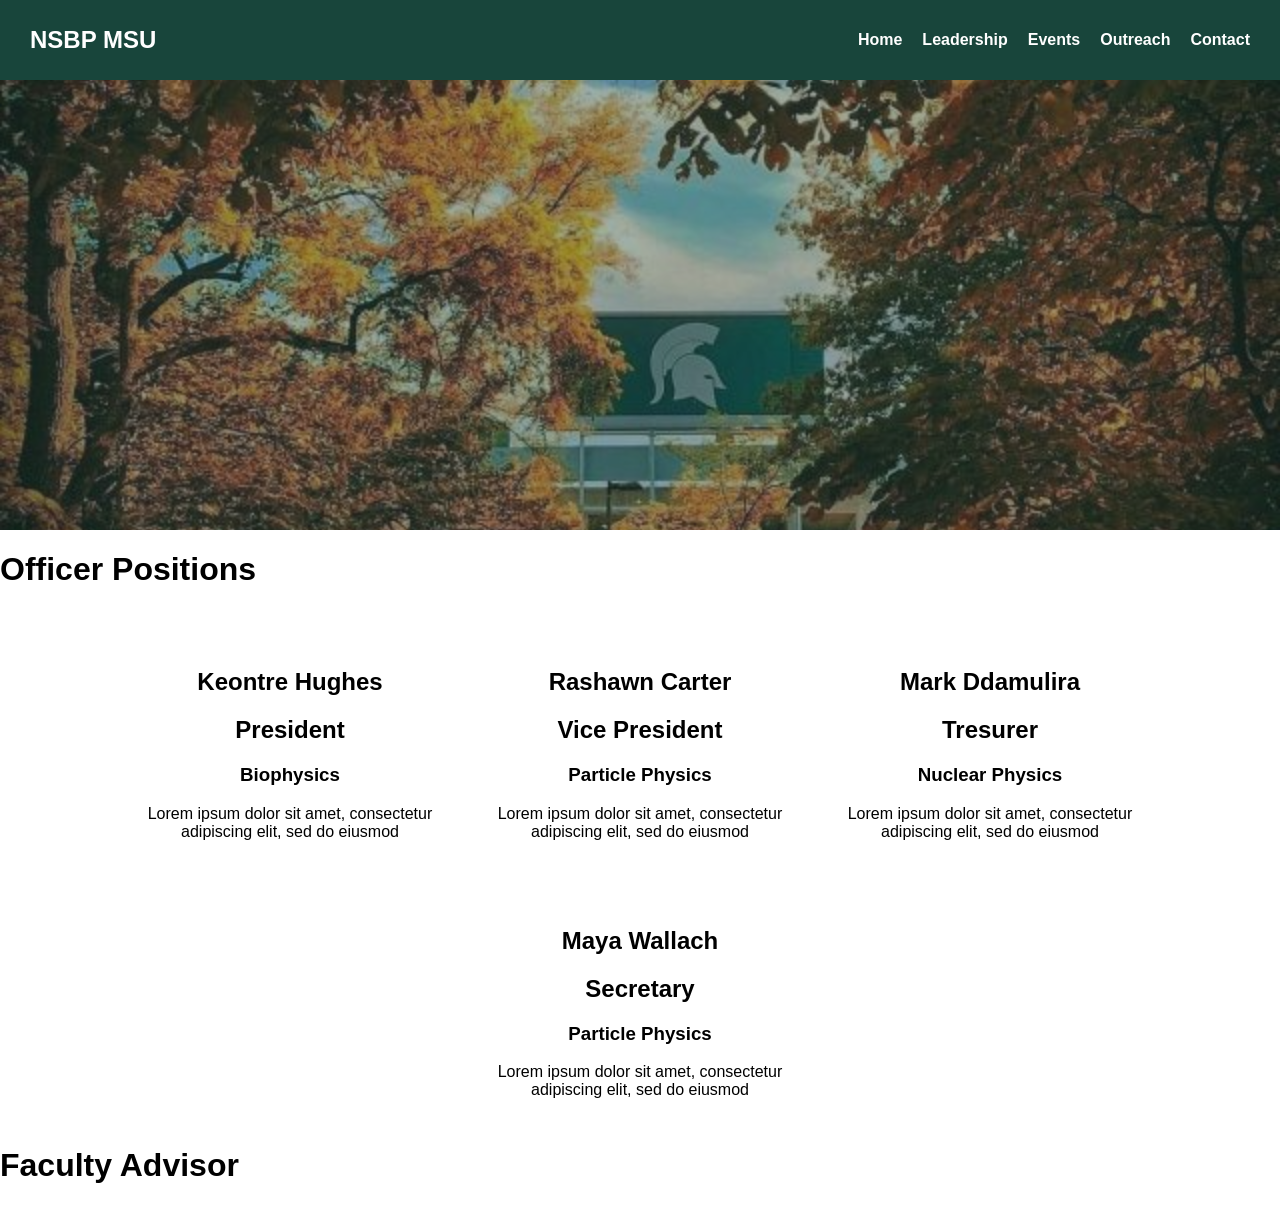
==== templates/Leadership.html @ f6650760 "homepage + some work on Leadership" ====
<!DOCTYPE html>

<html>
	<title>Leadership</title>
	<head>
		<title>Leadership - NSBP MSU</title>
    	<link rel="stylesheet" href="../css/all.css">
    	<link rel="stylesheet" href="../css/leadership.css">
	</head>

	<body>
    	<header>
        	<nav class="navbar">
            	<h2 class="logo">NSBP MSU</h2>
            	<ul class="nav-links">
                	<li><a href="../index.html">Home</a></li>
                	<li><a href="Leadership.html">Leadership</a></li>
                	<li><a href="Programs_Events.html">Events</a></li>
                	<li><a href="Outreach.html">Outreach</a></li>
                	<li><a href="Contact.html">Contact</a></li>
            	</ul>
        	</nav>
    	</header>
    	
    	<div class="hero">
        	<img src="../images/random_msu_image.jpg" alt="MSU Image">
    	</div>
    	
    	<div class="officers">
        	<h1>Officer Positions</h1>
    	</div>
		<div class="Positions">
			<div class="prez">
				<h2>Keontre Hughes</h2>
				<h2>President</h2>
				<h3>Biophysics</h3>
				<p>Lorem ipsum dolor sit amet, consectetur adipiscing elit, sed do eiusmod </p>
			</div>
			<div class="vice-prez">
				<h2>Rashawn Carter</h2>
				<h2>Vice President</h2>
				<h3>Particle Physics</h3>
				<p>Lorem ipsum dolor sit amet, consectetur adipiscing elit, sed do eiusmod </p>
			</div>
			<div class="tresurer">
				<h2>Mark Ddamulira</h2>
				<h2>Tresurer</h2>
				<h3>Nuclear Physics</h3>
				<p>Lorem ipsum dolor sit amet, consectetur adipiscing elit, sed do eiusmod </p>
			</div>
			<div class="secr">
				<h2>Maya Wallach</h2>
				<h2>Secretary</h2>
				<h3>Particle Physics</h3>
				<p>Lorem ipsum dolor sit amet, consectetur adipiscing elit, sed do eiusmod </p>
			</div>
		</div>
		<div class="officers">
        	<h1>Faculty Advisor</h1>
    	</div>
	</body>
</html>
---- css/all.css ----
/* Reset */
body, html {
    margin: 0;
    padding: 0;
    font-family: Arial, sans-serif;
}

/* Navbar */
.navbar {
    display: flex;
    justify-content: space-between;
    align-items: center;
    background-color: #18453B; /* MSU green */
    padding: 15px 30px;
}

.logo {
    color: white;
    margin: 0;
}

.nav-links {
    list-style: none;
    display: flex;
    gap: 20px;
}

.nav-links li a {
    color: white;
    text-decoration: none;
    font-weight: bold;
}

.nav-links li a:hover {
    text-decoration: underline;
}
---- css/leadership.css ----
.hero {
    position: relative;
    width: 100%;
    height: 100%;
    height: 50vh;
    overflow: hidden;
}

.hero::after {
    content: "";
    position: absolute;
    top: 0;
    left: 0;
    width: 100%;
    height: 100%;

    background-color: rgba(24, 69, 59, 0.4); /* MSU green tint */
}

.hero img {
    width: 100%;
    height: 100%;
    object-fit: cover;
}
.Positions {
    display: flex;
    justify-content: center; /* Center the boxes */
    gap: 30px;
    width: 90%;             /* Ensure the container has width */
    margin: 20px auto;      /* Center the container on the page */
    flex-wrap: wrap;
    margin-top: 50px;
}

.prez, .vice-prez, .tresurer, .secr {
    text-align: center;
    flex: 1 1 250px;
    max-width: 300px;
    min-height: 150px;
    color: black;
    padding: 10px;
    border-radius: 10px;
}
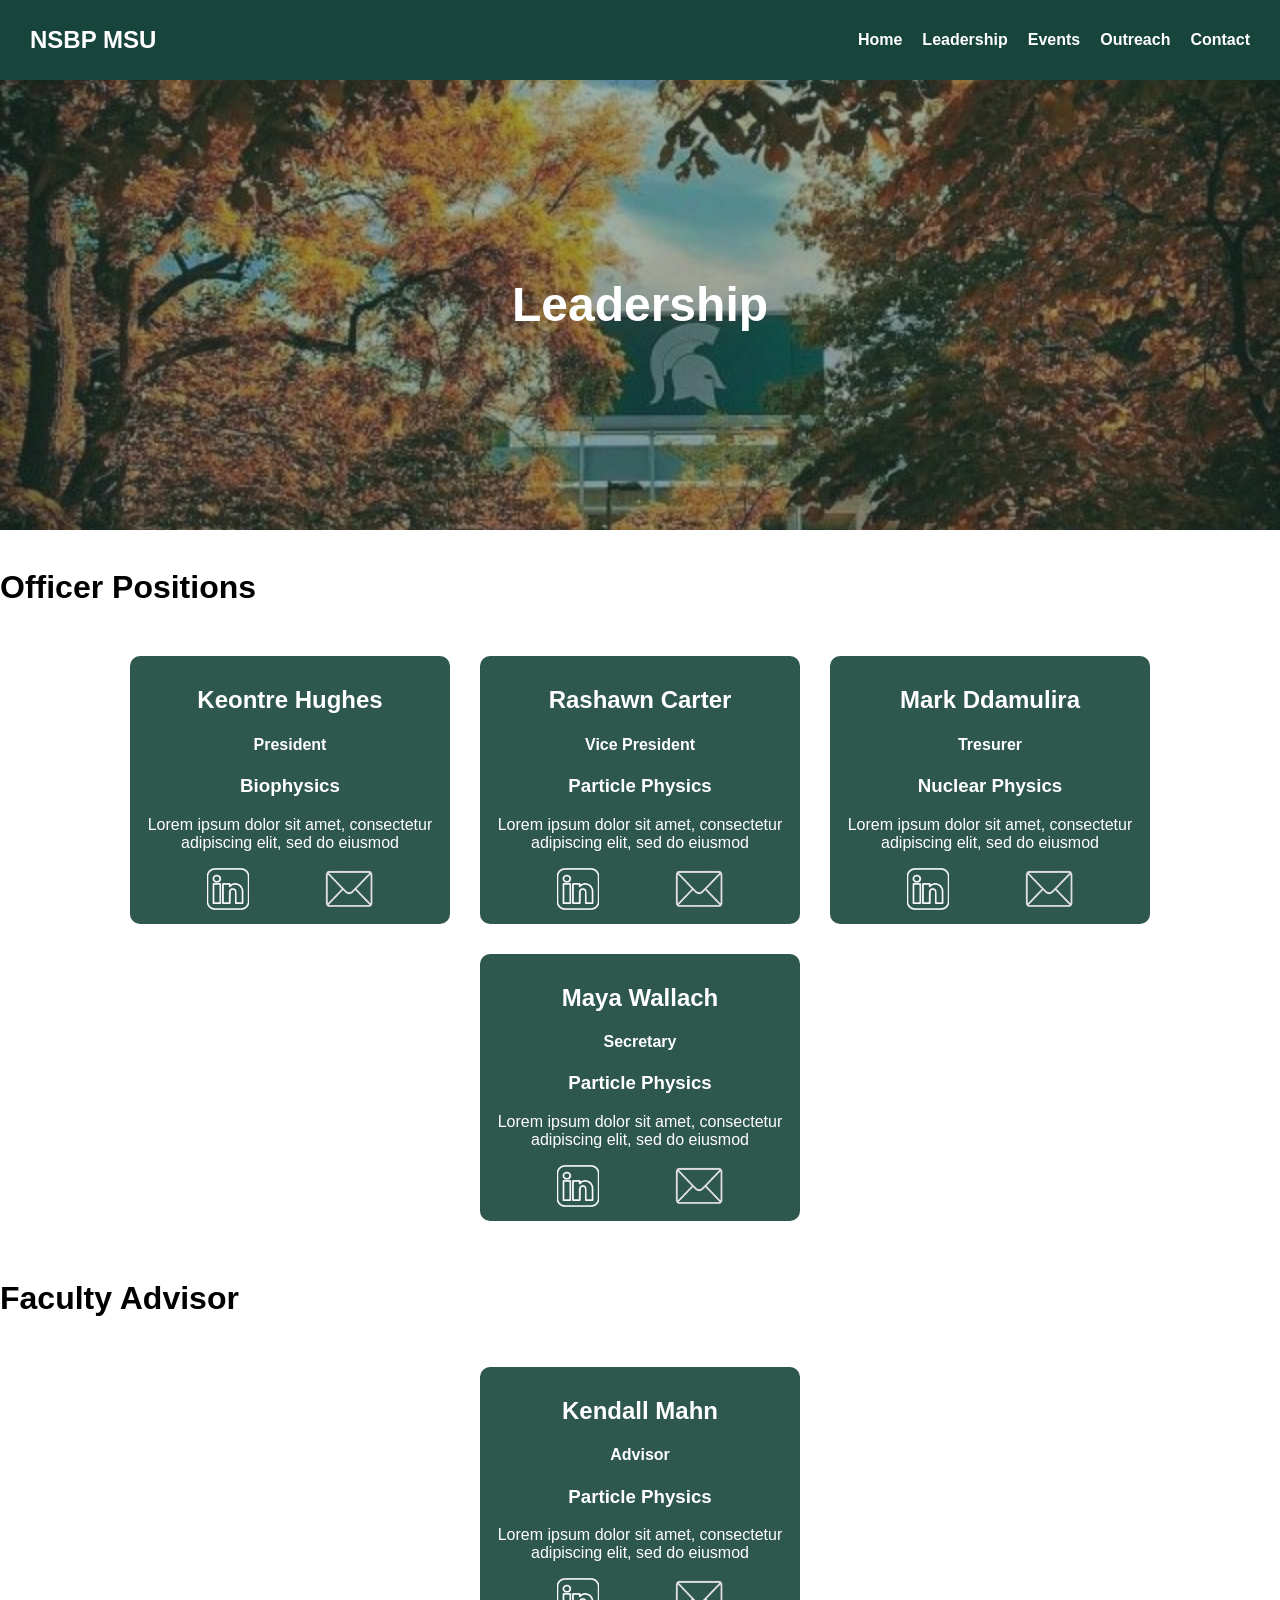
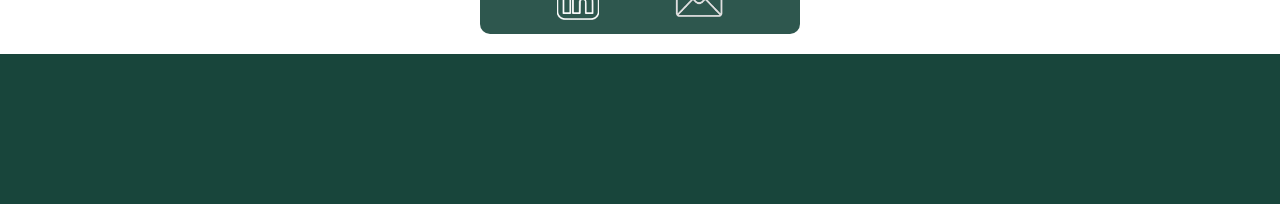
==== commit d0dc9c23: "leadership + events page" ====
--- a/templates/Leadership.html
+++ b/templates/Leadership.html
@@ -1,7 +1,6 @@
 <!DOCTYPE html>
 
 <html>
-	<title>Leadership</title>
 	<head>
 		<title>Leadership - NSBP MSU</title>
     	<link rel="stylesheet" href="../css/all.css">
@@ -24,39 +23,91 @@
     	
     	<div class="hero">
         	<img src="../images/random_msu_image.jpg" alt="MSU Image">
+        	<div class="hero-text">
+            	<h1>Leadership</h1>
+        	</div>
     	</div>
     	
     	<div class="officers">
-        	<h1>Officer Positions</h1>
+        	<br><h1>Officer Positions</h1>
     	</div>
 		<div class="Positions">
 			<div class="prez">
 				<h2>Keontre Hughes</h2>
-				<h2>President</h2>
+				<h4>President</h2>
 				<h3>Biophysics</h3>
 				<p>Lorem ipsum dolor sit amet, consectetur adipiscing elit, sed do eiusmod </p>
+				<div class="buttons">
+    				<a href = "">
+						<img src="../images/linkedin.png" style="width:42px;height:42px;filter: invert(100%); ">
+					</a>
+					<a href="">
+    					<img src="../images/mail.png" style="width:50px;height:42px;filter: invert(100%);">
+					</a>
+				</div>
 			</div>
 			<div class="vice-prez">
 				<h2>Rashawn Carter</h2>
-				<h2>Vice President</h2>
+				<h4>Vice President</h2>
 				<h3>Particle Physics</h3>
 				<p>Lorem ipsum dolor sit amet, consectetur adipiscing elit, sed do eiusmod </p>
+				<div class="buttons">
+    				<a href = "">
+						<img src="../images/linkedin.png" style="width:42px;height:42px;filter: invert(100%); ">
+					</a>
+					<a href="">
+    					<img src="../images/mail.png" style="width:50px;height:42px;filter: invert(100%);">
+					</a>
+				</div>
 			</div>
 			<div class="tresurer">
 				<h2>Mark Ddamulira</h2>
-				<h2>Tresurer</h2>
+				<h4>Tresurer</h2>
 				<h3>Nuclear Physics</h3>
 				<p>Lorem ipsum dolor sit amet, consectetur adipiscing elit, sed do eiusmod </p>
+				<div class="buttons">
+    				<a href = "">
+						<img src="../images/linkedin.png" style="width:42px;height:42px;filter: invert(100%); ">
+					</a>
+					<a href="">
+    					<img src="../images/mail.png" style="width:50px;height:42px;filter: invert(100%); ">
+					</a>
+				</div>
 			</div>
 			<div class="secr">
 				<h2>Maya Wallach</h2>
-				<h2>Secretary</h2>
+				<h4>Secretary</h2>
 				<h3>Particle Physics</h3>
 				<p>Lorem ipsum dolor sit amet, consectetur adipiscing elit, sed do eiusmod </p>
+				<div class="buttons">
+    				<a href = "">
+						<img src="../images/linkedin.png" style="width:42px;height:42px;filter: invert(100%); ">
+					</a>
+					<a href="">
+    					<img src="../images/mail.png" style="width:50px;height:42px;filter: invert(100%);">
+					</a>
+				</div>
 			</div>
 		</div>
 		<div class="officers">
-        	<h1>Faculty Advisor</h1>
+        	<br><h1>Faculty Advisor</h1>
+    	</div>
+    	<div class="Positions">
+        	<div class="fac_adv">
+				<h2>Kendall Mahn</h2>
+				<h4>Advisor</h2>
+				<h3>Particle Physics</h3>
+				<p>Lorem ipsum dolor sit amet, consectetur adipiscing elit, sed do eiusmod </p>
+				<div class="buttons">
+    				<a href = "">
+						<img src="../images/linkedin.png" style="width:42px;height:42px;filter: invert(100%); ">
+					</a>
+					<a href="">
+    					<img src="../images/mail.png" style="width:50px;height:42px;filter: invert(100%);">
+					</a>
+				</div>
+			</div>
     	</div>
 	</body>
+	<footer class="footer"></footer>
 </html>
--- a/css/all.css
+++ b/css/all.css
@@ -1,5 +1,49 @@
+
+/* Section */
+.hero {
+    position: relative;
+    width: 100%;
+    height: 80vh;
+    overflow: hidden;
+}
+
+.hero img {
+    width: 100%;
+    height: 100%;
+    object-fit: cover;
+}
+
+/* Overlay text */
+.hero-text {
+    position: absolute;
+    top: 50%;
+    left: 50%;
+    transform: translate(-50%, -50%);
+
+    color: white;
+    text-align: center;
+
+    background-color: rgba(0, 0, 0, 0.0);
+    padding: 20px;
+    border-radius: 10px;
+    z-index: 2;
+
+    font-size: 150%;
+}
+
+.hero::after {
+    content: "";
+    position: absolute;
+    top: 0;
+    left: 0;
+    width: 100%;
+    height: 100%;
+
+    background-color: rgba(24, 69, 59, 0.4); /* MSU green tint */
+}
 
 /* Reset */
+
 body, html {
     margin: 0;
     padding: 0;
@@ -35,3 +79,11 @@
 .nav-links li a:hover {
     text-decoration: underline;
 }
+
+.footer {
+    background-color: #18453B; /* MSU green */
+    color: white;
+    text-align: center;
+    padding: 75px 0;
+    font-size: 14px;
+}
--- a/css/leadership.css
+++ b/css/leadership.css
@@ -22,6 +22,7 @@
     height: 100%;
     object-fit: cover;
 }
+
 .Positions {
     display: flex;
     justify-content: center; /* Center the boxes */
@@ -32,12 +33,20 @@
     margin-top: 50px;
 }
 
-.prez, .vice-prez, .tresurer, .secr {
+.prez, .vice-prez, .tresurer, .secr, .fac_adv {
     text-align: center;
     flex: 1 1 250px;
     max-width: 300px;
     min-height: 150px;
-    color: black;
+    color: white;
     padding: 10px;
     border-radius: 10px;
+
+    background-color: rgba(24, 69, 59, 0.9);
 }
+
+.buttons {
+    display: flex;
+    justify-content: center;
+    gap: 75px;
+}
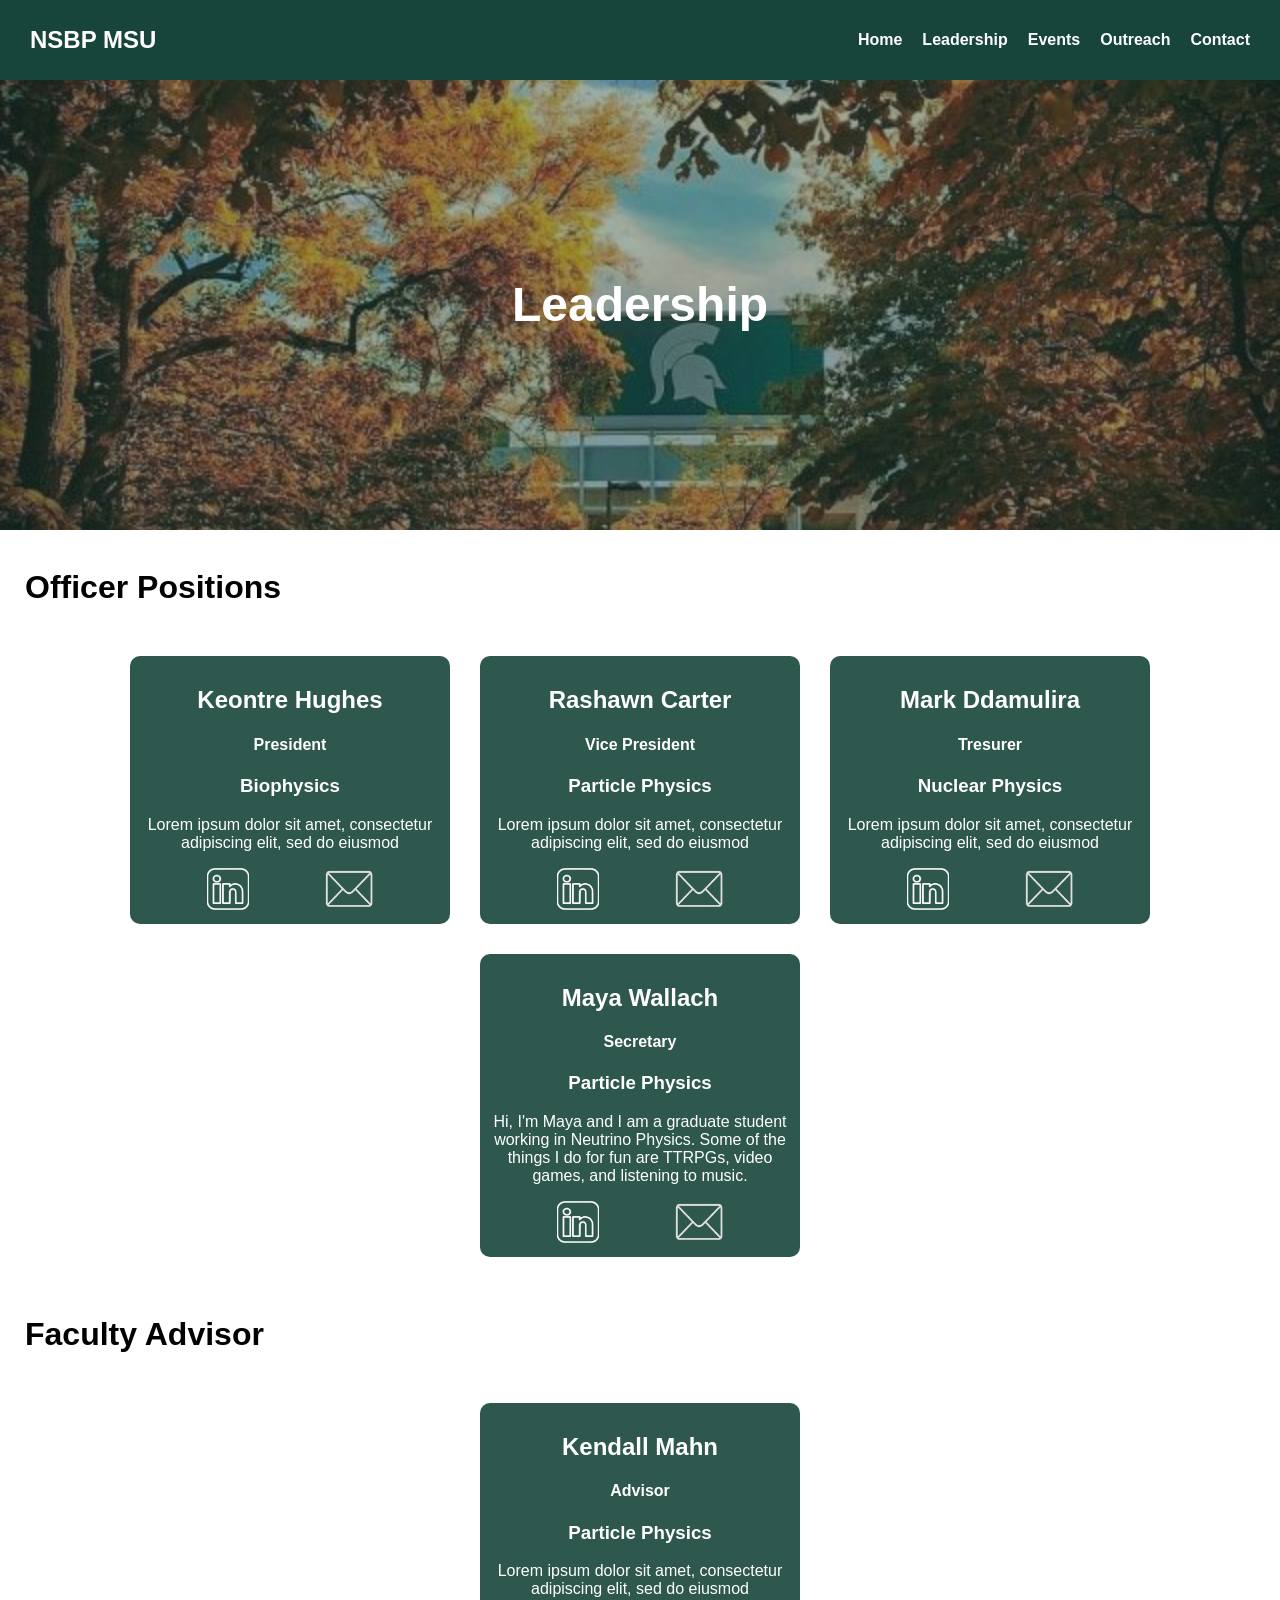
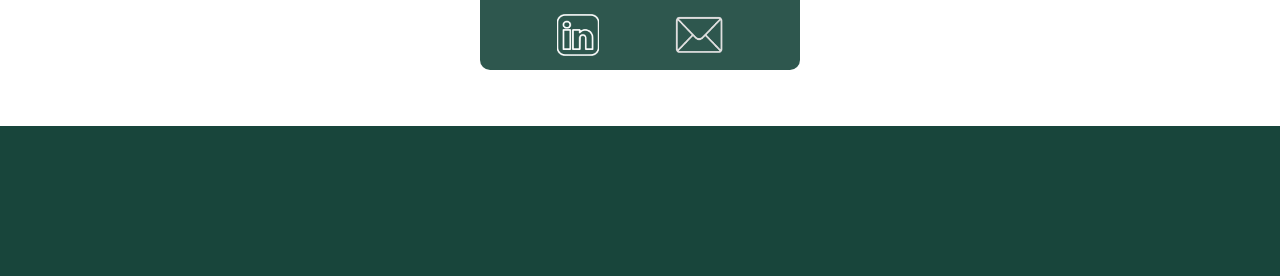
==== commit d96445f3: "updates" ====
--- a/templates/Leadership.html
+++ b/templates/Leadership.html
@@ -28,7 +28,7 @@
         	</div>
     	</div>
     	
-    	<div class="officers">
+    	<div class="officers" style="margin-left:25px;">
         	<br><h1>Officer Positions</h1>
     	</div>
 		<div class="Positions">
@@ -38,10 +38,10 @@
 				<h3>Biophysics</h3>
 				<p>Lorem ipsum dolor sit amet, consectetur adipiscing elit, sed do eiusmod </p>
 				<div class="buttons">
-    				<a href = "">
+    				<a href = "https://www.linkedin.com/in/keontr%C3%A9-hughes-a94759250/">
 						<img src="../images/linkedin.png" style="width:42px;height:42px;filter: invert(100%); ">
 					</a>
-					<a href="">
+					<a href="mailto:hughe389@msu.edu">
     					<img src="../images/mail.png" style="width:50px;height:42px;filter: invert(100%);">
 					</a>
 				</div>
@@ -52,10 +52,10 @@
 				<h3>Particle Physics</h3>
 				<p>Lorem ipsum dolor sit amet, consectetur adipiscing elit, sed do eiusmod </p>
 				<div class="buttons">
-    				<a href = "">
+    				<a href = "https://www.linkedin.com/in/rashawn-carter-312956283/">
 						<img src="../images/linkedin.png" style="width:42px;height:42px;filter: invert(100%); ">
 					</a>
-					<a href="">
+					<a href="mailto:carte640@msu.edu">
     					<img src="../images/mail.png" style="width:50px;height:42px;filter: invert(100%);">
 					</a>
 				</div>
@@ -66,10 +66,10 @@
 				<h3>Nuclear Physics</h3>
 				<p>Lorem ipsum dolor sit amet, consectetur adipiscing elit, sed do eiusmod </p>
 				<div class="buttons">
-    				<a href = "">
+    				<a href = "https://www.linkedin.com/in/ddamulira-mark-mubiru/">
 						<img src="../images/linkedin.png" style="width:42px;height:42px;filter: invert(100%); ">
 					</a>
-					<a href="">
+					<a href="mailto:ddamuli1@msu.edu">
     					<img src="../images/mail.png" style="width:50px;height:42px;filter: invert(100%); ">
 					</a>
 				</div>
@@ -78,18 +78,18 @@
 				<h2>Maya Wallach</h2>
 				<h4>Secretary</h2>
 				<h3>Particle Physics</h3>
-				<p>Lorem ipsum dolor sit amet, consectetur adipiscing elit, sed do eiusmod </p>
+				<p>Hi, I'm Maya and I am a graduate student working in Neutrino Physics. Some of the things I do for fun are TTRPGs, video games, and listening to music.</p>
 				<div class="buttons">
-    				<a href = "">
+    				<a href = "https://www.linkedin.com/in/maya-wallach/">
 						<img src="../images/linkedin.png" style="width:42px;height:42px;filter: invert(100%); ">
 					</a>
-					<a href="">
+					<a href="mailto:wallachm@msu.edu">
     					<img src="../images/mail.png" style="width:50px;height:42px;filter: invert(100%);">
 					</a>
 				</div>
 			</div>
 		</div>
-		<div class="officers">
+		<div class="officers" style="margin-left:25px;">
         	<br><h1>Faculty Advisor</h1>
     	</div>
     	<div class="Positions">
@@ -99,15 +99,15 @@
 				<h3>Particle Physics</h3>
 				<p>Lorem ipsum dolor sit amet, consectetur adipiscing elit, sed do eiusmod </p>
 				<div class="buttons">
-    				<a href = "">
+    				<a href = "https://www.linkedin.com/in/kendall-mahn-32aa322/">
 						<img src="../images/linkedin.png" style="width:42px;height:42px;filter: invert(100%); ">
 					</a>
-					<a href="">
+					<a href="mailto:mahn@msu.edu">
     					<img src="../images/mail.png" style="width:50px;height:42px;filter: invert(100%);">
 					</a>
 				</div>
 			</div>
-    	</div>
+    	</div><br><br>
 	</body>
 	<footer class="footer"></footer>
 </html>
